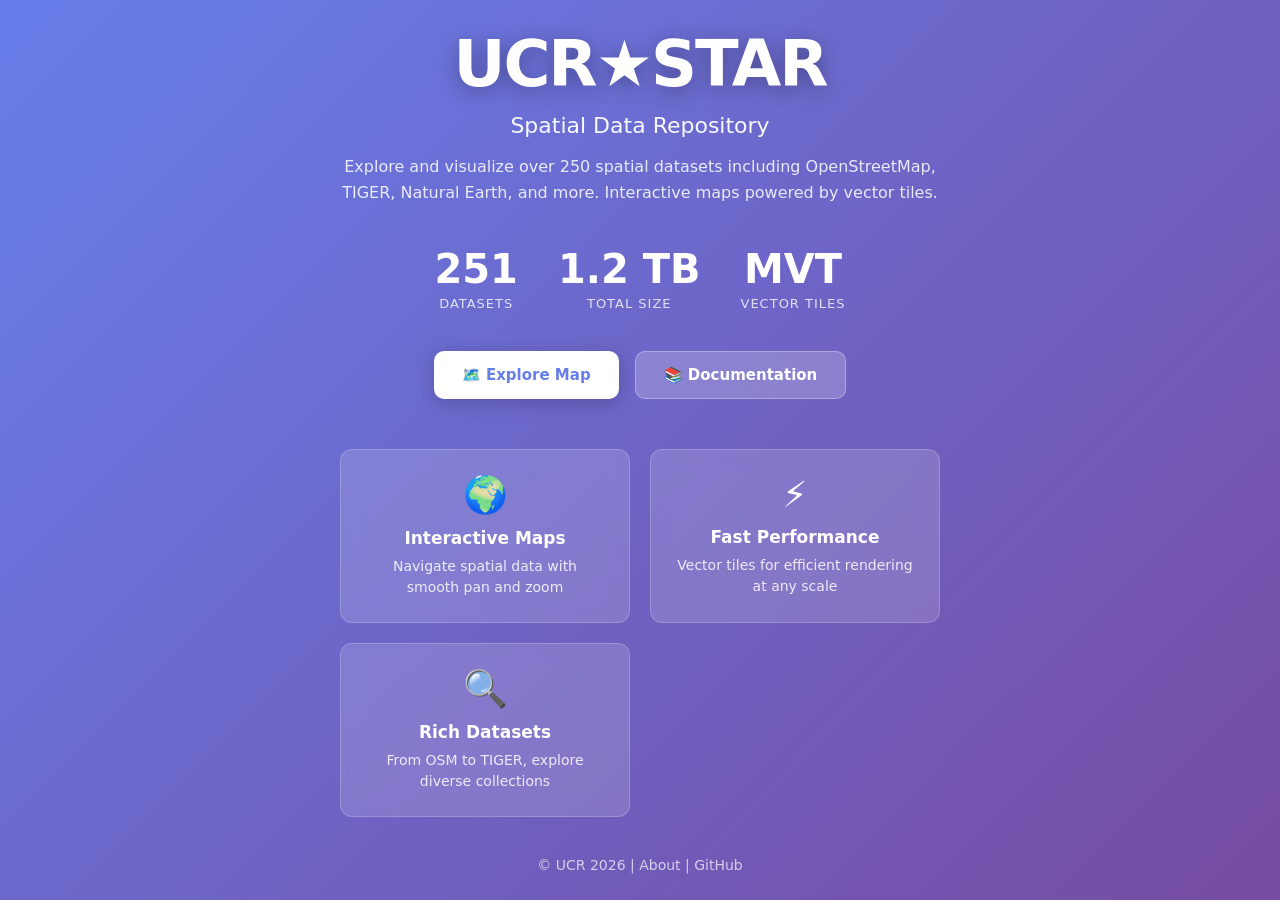
==== server/templates/index.html @ 809317cc "Add files via upload" ====
<!DOCTYPE html>
<html>
<head>
  <meta charset="utf-8">
  <title>UCR★STAR - Spatial Data Repository</title>
  <meta name="viewport" content="width=device-width, initial-scale=1">
  <style>
    * { 
      margin: 0; 
      padding: 0; 
      box-sizing: border-box; 
    }
    
    body {
      font-family: system-ui, -apple-system, sans-serif;
      background: linear-gradient(135deg, #667eea 0%, #764ba2 100%);
      min-height: 100vh;
      display: flex;
      align-items: center;
      justify-content: center;
      padding: 20px;
    }

    .container {
      max-width: 900px;
      text-align: center;
      color: white;
    }

    /* LOGO */
    .logo {
      font-size: 64px;
      font-weight: 900;
      margin-bottom: 12px;
      letter-spacing: -2px;
      text-shadow: 0 4px 20px rgba(0,0,0,0.3);
    }

    .subtitle {
      font-size: 22px;
      font-weight: 300;
      margin-bottom: 16px;
      opacity: 0.95;
    }

    .description {
      font-size: 16px;
      line-height: 1.6;
      opacity: 0.85;
      margin-bottom: 40px;
      max-width: 600px;
      margin-left: auto;
      margin-right: auto;
    }

    /* STATS */
    .stats {
      display: flex;
      gap: 40px;
      justify-content: center;
      margin-bottom: 40px;
      flex-wrap: wrap;
    }

    .stat {
      text-align: center;
    }

    .stat-number {
      font-size: 40px;
      font-weight: 700;
      margin-bottom: 4px;
    }

    .stat-label {
      font-size: 13px;
      opacity: 0.8;
      text-transform: uppercase;
      letter-spacing: 1px;
    }

    /* BUTTONS */
    .buttons {
      display: flex;
      gap: 16px;
      justify-content: center;
      margin-bottom: 50px;
      flex-wrap: wrap;
    }

    .btn {
      padding: 14px 28px;
      border-radius: 10px;
      font-size: 15px;
      font-weight: 600;
      text-decoration: none;
      transition: all 0.3s ease;
      display: inline-flex;
      align-items: center;
      gap: 8px;
      border: none;
      cursor: pointer;
    }

    .btn-primary {
      background: white;
      color: #667eea;
      box-shadow: 0 4px 20px rgba(0,0,0,0.2);
    }

    .btn-primary:hover {
      transform: translateY(-2px);
      box-shadow: 0 8px 30px rgba(0,0,0,0.3);
    }

    .btn-secondary {
      background: rgba(255,255,255,0.2);
      color: white;
      backdrop-filter: blur(10px);
      border: 1px solid rgba(255,255,255,0.3);
    }

    .btn-secondary:hover {
      background: rgba(255,255,255,0.3);
      transform: translateY(-2px);
    }

    /* FEATURES */
    .features {
      display: grid;
      grid-template-columns: repeat(auto-fit, minmax(240px, 1fr));
      gap: 20px;
      margin-bottom: 40px;
    }

    .feature {
      background: rgba(255,255,255,0.15);
      backdrop-filter: blur(10px);
      border: 1px solid rgba(255,255,255,0.2);
      border-radius: 12px;
      padding: 24px;
      transition: all 0.3s ease;
    }

    .feature:hover {
      background: rgba(255,255,255,0.25);
      transform: translateY(-4px);
    }

    .feature-icon {
      font-size: 36px;
      margin-bottom: 12px;
    }

    .feature-title {
      font-size: 17px;
      font-weight: 600;
      margin-bottom: 8px;
    }

    .feature-text {
      font-size: 14px;
      opacity: 0.85;
      line-height: 1.5;
    }

    /* FOOTER */
    .footer {
      margin-top: 40px;
      font-size: 14px;
      opacity: 0.7;
    }

    .footer a {
      color: white;
      text-decoration: none;
      font-weight: 500;
    }

    .footer a:hover {
      text-decoration: underline;
    }

    /* LOADING */
    .loading {
      display: inline-block;
      width: 18px;
      height: 18px;
      border: 3px solid rgba(255,255,255,0.3);
      border-top-color: white;
      border-radius: 50%;
      animation: spin 0.8s linear infinite;
    }

    @keyframes spin {
      to { transform: rotate(360deg); }
    }

    /* RESPONSIVE */
    @media (max-width: 768px) {
      .logo { font-size: 48px; }
      .subtitle { font-size: 18px; }
      .stat-number { font-size: 32px; }
      .features { grid-template-columns: 1fr; }
    }
  </style>
</head>
<body>
  <div class="container">
    <!-- LOGO -->
    <div class="logo">UCR★STAR</div>
    <div class="subtitle">Spatial Data Repository</div>
    <div class="description">
      Explore and visualize over 250 spatial datasets including OpenStreetMap, TIGER, Natural Earth, and more. 
      Interactive maps powered by vector tiles.
    </div>

    <!-- STATS -->
    <div class="stats">
      <div class="stat">
        <div class="stat-number" id="datasetCount">
          <span class="loading"></span>
        </div>
        <div class="stat-label">Datasets</div>
      </div>
      <div class="stat">
        <div class="stat-number">1.2 TB</div>
        <div class="stat-label">Total Size</div>
      </div>
      <div class="stat">
        <div class="stat-number">MVT</div>
        <div class="stat-label">Vector Tiles</div>
      </div>
    </div>

    <!-- BUTTONS -->
    <div class="buttons">
      <a href="view_mvt.html" class="btn btn-primary">
        🗺️ Explore Map
      </a>
      <a href="https://star.cs.ucr.edu/" class="btn btn-secondary" target="_blank">
        📚 Documentation
      </a>
    </div>

    <!-- FEATURES -->
    <div class="features">
      <div class="feature">
        <div class="feature-icon">🌍</div>
        <div class="feature-title">Interactive Maps</div>
        <div class="feature-text">
          Navigate spatial data with smooth pan and zoom
        </div>
      </div>

      <div class="feature">
        <div class="feature-icon">⚡</div>
        <div class="feature-title">Fast Performance</div>
        <div class="feature-text">
          Vector tiles for efficient rendering at any scale
        </div>
      </div>

      <div class="feature">
        <div class="feature-icon">🔍</div>
        <div class="feature-title">Rich Datasets</div>
        <div class="feature-text">
          From OSM to TIGER, explore diverse collections
        </div>
      </div>
    </div>

    <!-- FOOTER -->
    <div class="footer">
      © UCR 2026 | 
      <a href="https://star.cs.ucr.edu/about.html" target="_blank">About</a> | 
      <a href="https://github.com/aseldawy/spatialhadoop" target="_blank">GitHub</a>
    </div>
  </div>

  <script>
    async function loadDatasetCount() {
      try {
        const res = await fetch('/api/datasets');
        const data = await res.json();
        const count = data.datasets ? data.datasets.length : 251;
        document.getElementById('datasetCount').textContent = count;
      } catch(e) {
        document.getElementById('datasetCount').textContent = '251';
      }
    }

    loadDatasetCount();
  </script>
</body>
</html>
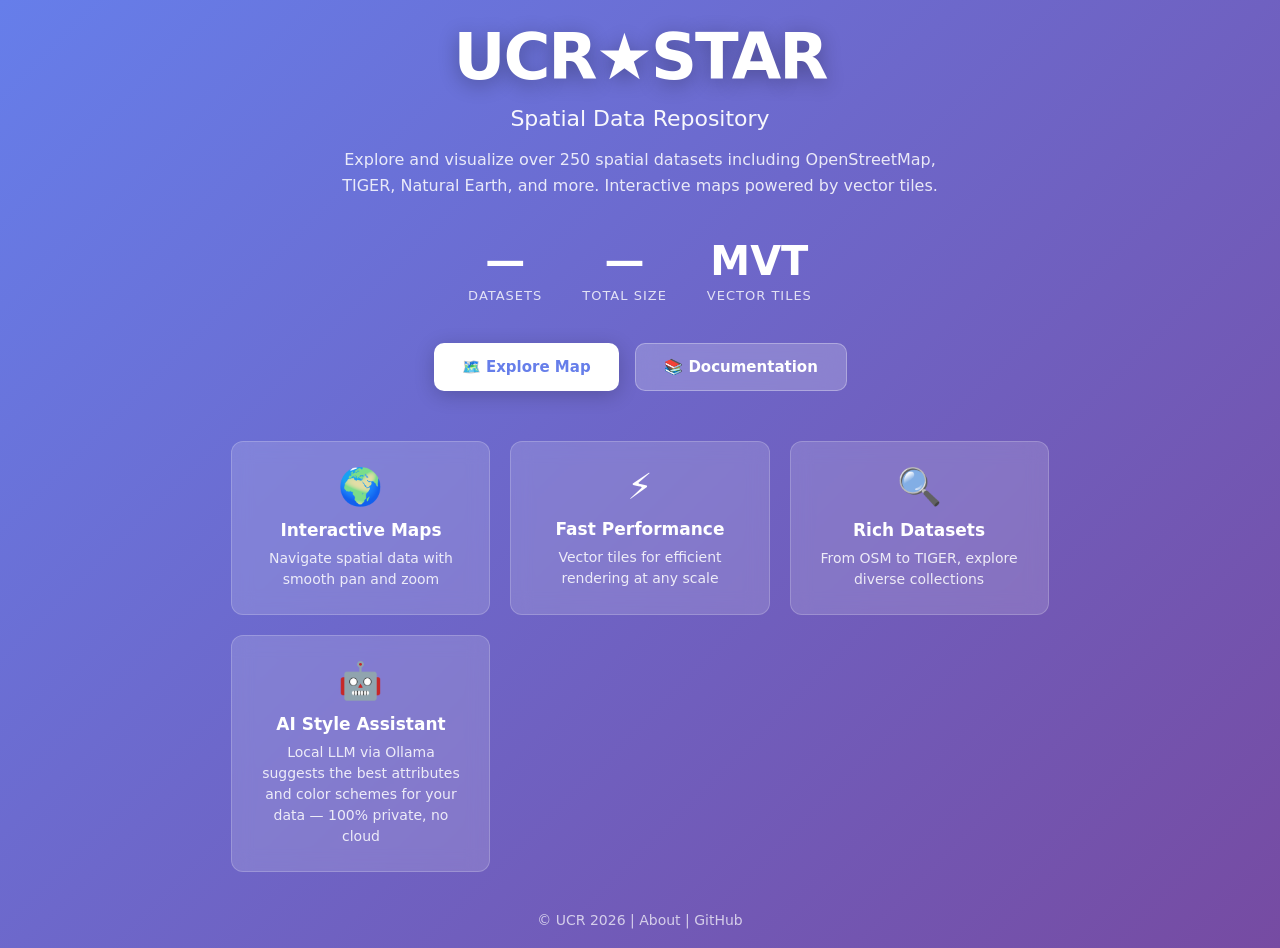
==== commit 3047b61a: "Add files via upload" ====
--- a/server/templates/index.html
+++ b/server/templates/index.html
@@ -1,296 +1,317 @@
-<!DOCTYPE html>
-<html>
-<head>
-  <meta charset="utf-8">
-  <title>UCR★STAR - Spatial Data Repository</title>
-  <meta name="viewport" content="width=device-width, initial-scale=1">
-  <style>
-    * { 
-      margin: 0; 
-      padding: 0; 
-      box-sizing: border-box; 
-    }
-    
-    body {
-      font-family: system-ui, -apple-system, sans-serif;
-      background: linear-gradient(135deg, #667eea 0%, #764ba2 100%);
-      min-height: 100vh;
-      display: flex;
-      align-items: center;
-      justify-content: center;
-      padding: 20px;
-    }
-
-    .container {
-      max-width: 900px;
-      text-align: center;
-      color: white;
-    }
-
-    /* LOGO */
-    .logo {
-      font-size: 64px;
-      font-weight: 900;
-      margin-bottom: 12px;
-      letter-spacing: -2px;
-      text-shadow: 0 4px 20px rgba(0,0,0,0.3);
-    }
-
-    .subtitle {
-      font-size: 22px;
-      font-weight: 300;
-      margin-bottom: 16px;
-      opacity: 0.95;
-    }
-
-    .description {
-      font-size: 16px;
-      line-height: 1.6;
-      opacity: 0.85;
-      margin-bottom: 40px;
-      max-width: 600px;
-      margin-left: auto;
-      margin-right: auto;
-    }
-
-    /* STATS */
-    .stats {
-      display: flex;
-      gap: 40px;
-      justify-content: center;
-      margin-bottom: 40px;
-      flex-wrap: wrap;
-    }
-
-    .stat {
-      text-align: center;
-    }
-
-    .stat-number {
-      font-size: 40px;
-      font-weight: 700;
-      margin-bottom: 4px;
-    }
-
-    .stat-label {
-      font-size: 13px;
-      opacity: 0.8;
-      text-transform: uppercase;
-      letter-spacing: 1px;
-    }
-
-    /* BUTTONS */
-    .buttons {
-      display: flex;
-      gap: 16px;
-      justify-content: center;
-      margin-bottom: 50px;
-      flex-wrap: wrap;
-    }
-
-    .btn {
-      padding: 14px 28px;
-      border-radius: 10px;
-      font-size: 15px;
-      font-weight: 600;
-      text-decoration: none;
-      transition: all 0.3s ease;
-      display: inline-flex;
-      align-items: center;
-      gap: 8px;
-      border: none;
-      cursor: pointer;
-    }
-
-    .btn-primary {
-      background: white;
-      color: #667eea;
-      box-shadow: 0 4px 20px rgba(0,0,0,0.2);
-    }
-
-    .btn-primary:hover {
-      transform: translateY(-2px);
-      box-shadow: 0 8px 30px rgba(0,0,0,0.3);
-    }
-
-    .btn-secondary {
-      background: rgba(255,255,255,0.2);
-      color: white;
-      backdrop-filter: blur(10px);
-      border: 1px solid rgba(255,255,255,0.3);
-    }
-
-    .btn-secondary:hover {
-      background: rgba(255,255,255,0.3);
-      transform: translateY(-2px);
-    }
-
-    /* FEATURES */
-    .features {
-      display: grid;
-      grid-template-columns: repeat(auto-fit, minmax(240px, 1fr));
-      gap: 20px;
-      margin-bottom: 40px;
-    }
-
-    .feature {
-      background: rgba(255,255,255,0.15);
-      backdrop-filter: blur(10px);
-      border: 1px solid rgba(255,255,255,0.2);
-      border-radius: 12px;
-      padding: 24px;
-      transition: all 0.3s ease;
-    }
-
-    .feature:hover {
-      background: rgba(255,255,255,0.25);
-      transform: translateY(-4px);
-    }
-
-    .feature-icon {
-      font-size: 36px;
-      margin-bottom: 12px;
-    }
-
-    .feature-title {
-      font-size: 17px;
-      font-weight: 600;
-      margin-bottom: 8px;
-    }
-
-    .feature-text {
-      font-size: 14px;
-      opacity: 0.85;
-      line-height: 1.5;
-    }
-
-    /* FOOTER */
-    .footer {
-      margin-top: 40px;
-      font-size: 14px;
-      opacity: 0.7;
-    }
-
-    .footer a {
-      color: white;
-      text-decoration: none;
-      font-weight: 500;
-    }
-
-    .footer a:hover {
-      text-decoration: underline;
-    }
-
-    /* LOADING */
-    .loading {
-      display: inline-block;
-      width: 18px;
-      height: 18px;
-      border: 3px solid rgba(255,255,255,0.3);
-      border-top-color: white;
-      border-radius: 50%;
-      animation: spin 0.8s linear infinite;
-    }
-
-    @keyframes spin {
-      to { transform: rotate(360deg); }
-    }
-
-    /* RESPONSIVE */
-    @media (max-width: 768px) {
-      .logo { font-size: 48px; }
-      .subtitle { font-size: 18px; }
-      .stat-number { font-size: 32px; }
-      .features { grid-template-columns: 1fr; }
-    }
-  </style>
-</head>
-<body>
-  <div class="container">
-    <!-- LOGO -->
-    <div class="logo">UCR★STAR</div>
-    <div class="subtitle">Spatial Data Repository</div>
-    <div class="description">
-      Explore and visualize over 250 spatial datasets including OpenStreetMap, TIGER, Natural Earth, and more. 
-      Interactive maps powered by vector tiles.
-    </div>
-
-    <!-- STATS -->
-    <div class="stats">
-      <div class="stat">
-        <div class="stat-number" id="datasetCount">
-          <span class="loading"></span>
-        </div>
-        <div class="stat-label">Datasets</div>
-      </div>
-      <div class="stat">
-        <div class="stat-number">1.2 TB</div>
-        <div class="stat-label">Total Size</div>
-      </div>
-      <div class="stat">
-        <div class="stat-number">MVT</div>
-        <div class="stat-label">Vector Tiles</div>
-      </div>
-    </div>
-
-    <!-- BUTTONS -->
-    <div class="buttons">
-      <a href="view_mvt.html" class="btn btn-primary">
-        🗺️ Explore Map
-      </a>
-      <a href="https://star.cs.ucr.edu/" class="btn btn-secondary" target="_blank">
-        📚 Documentation
-      </a>
-    </div>
-
-    <!-- FEATURES -->
-    <div class="features">
-      <div class="feature">
-        <div class="feature-icon">🌍</div>
-        <div class="feature-title">Interactive Maps</div>
-        <div class="feature-text">
-          Navigate spatial data with smooth pan and zoom
-        </div>
-      </div>
-
-      <div class="feature">
-        <div class="feature-icon">⚡</div>
-        <div class="feature-title">Fast Performance</div>
-        <div class="feature-text">
-          Vector tiles for efficient rendering at any scale
-        </div>
-      </div>
-
-      <div class="feature">
-        <div class="feature-icon">🔍</div>
-        <div class="feature-title">Rich Datasets</div>
-        <div class="feature-text">
-          From OSM to TIGER, explore diverse collections
-        </div>
-      </div>
-    </div>
-
-    <!-- FOOTER -->
-    <div class="footer">
-      © UCR 2026 | 
-      <a href="https://star.cs.ucr.edu/about.html" target="_blank">About</a> | 
-      <a href="https://github.com/aseldawy/spatialhadoop" target="_blank">GitHub</a>
-    </div>
-  </div>
-
-  <script>
-    async function loadDatasetCount() {
-      try {
-        const res = await fetch('/api/datasets');
-        const data = await res.json();
-        const count = data.datasets ? data.datasets.length : 251;
-        document.getElementById('datasetCount').textContent = count;
-      } catch(e) {
-        document.getElementById('datasetCount').textContent = '251';
-      }
-    }
-
-    loadDatasetCount();
-  </script>
-</body>
-</html>
+<!DOCTYPE html>
+<html>
+<head>
+  <meta charset="utf-8">
+  <title>UCR★STAR - Spatial Data Repository</title>
+  <meta name="viewport" content="width=device-width, initial-scale=1">
+  <style>
+    * { 
+      margin: 0; 
+      padding: 0; 
+      box-sizing: border-box; 
+    }
+    
+    body {
+      font-family: system-ui, -apple-system, sans-serif;
+      background: linear-gradient(135deg, #667eea 0%, #764ba2 100%);
+      min-height: 100vh;
+      display: flex;
+      align-items: center;
+      justify-content: center;
+      padding: 20px;
+    }
+
+    .container {
+      max-width: 900px;
+      text-align: center;
+      color: white;
+    }
+
+    /* LOGO */
+    .logo {
+      font-size: 64px;
+      font-weight: 900;
+      margin-bottom: 12px;
+      letter-spacing: -2px;
+      text-shadow: 0 4px 20px rgba(0,0,0,0.3);
+    }
+
+    .subtitle {
+      font-size: 22px;
+      font-weight: 300;
+      margin-bottom: 16px;
+      opacity: 0.95;
+    }
+
+    .description {
+      font-size: 16px;
+      line-height: 1.6;
+      opacity: 0.85;
+      margin-bottom: 40px;
+      max-width: 600px;
+      margin-left: auto;
+      margin-right: auto;
+    }
+
+    /* STATS */
+    .stats {
+      display: flex;
+      gap: 40px;
+      justify-content: center;
+      margin-bottom: 40px;
+      flex-wrap: wrap;
+    }
+
+    .stat {
+      text-align: center;
+    }
+
+    .stat-number {
+      font-size: 40px;
+      font-weight: 700;
+      margin-bottom: 4px;
+    }
+
+    .stat-label {
+      font-size: 13px;
+      opacity: 0.8;
+      text-transform: uppercase;
+      letter-spacing: 1px;
+    }
+
+    /* BUTTONS */
+    .buttons {
+      display: flex;
+      gap: 16px;
+      justify-content: center;
+      margin-bottom: 50px;
+      flex-wrap: wrap;
+    }
+
+    .btn {
+      padding: 14px 28px;
+      border-radius: 10px;
+      font-size: 15px;
+      font-weight: 600;
+      text-decoration: none;
+      transition: all 0.3s ease;
+      display: inline-flex;
+      align-items: center;
+      gap: 8px;
+      border: none;
+      cursor: pointer;
+    }
+
+    .btn-primary {
+      background: white;
+      color: #667eea;
+      box-shadow: 0 4px 20px rgba(0,0,0,0.2);
+    }
+
+    .btn-primary:hover {
+      transform: translateY(-2px);
+      box-shadow: 0 8px 30px rgba(0,0,0,0.3);
+    }
+
+    .btn-secondary {
+      background: rgba(255,255,255,0.2);
+      color: white;
+      backdrop-filter: blur(10px);
+      border: 1px solid rgba(255,255,255,0.3);
+    }
+
+    .btn-secondary:hover {
+      background: rgba(255,255,255,0.3);
+      transform: translateY(-2px);
+    }
+
+    /* FEATURES */
+    .features {
+      display: grid;
+      grid-template-columns: repeat(auto-fit, minmax(240px, 1fr));
+      gap: 20px;
+      margin-bottom: 40px;
+    }
+
+    .feature {
+      background: rgba(255,255,255,0.15);
+      backdrop-filter: blur(10px);
+      border: 1px solid rgba(255,255,255,0.2);
+      border-radius: 12px;
+      padding: 24px;
+      transition: all 0.3s ease;
+    }
+
+    .feature:hover {
+      background: rgba(255,255,255,0.25);
+      transform: translateY(-4px);
+    }
+
+    .feature-icon {
+      font-size: 36px;
+      margin-bottom: 12px;
+    }
+
+    .feature-title {
+      font-size: 17px;
+      font-weight: 600;
+      margin-bottom: 8px;
+    }
+
+    .feature-text {
+      font-size: 14px;
+      opacity: 0.85;
+      line-height: 1.5;
+    }
+
+    /* FOOTER */
+    .footer {
+      margin-top: 40px;
+      font-size: 14px;
+      opacity: 0.7;
+    }
+
+    .footer a {
+      color: white;
+      text-decoration: none;
+      font-weight: 500;
+    }
+
+    .footer a:hover {
+      text-decoration: underline;
+    }
+
+    /* LOADING */
+    .loading {
+      display: inline-block;
+      width: 18px;
+      height: 18px;
+      border: 3px solid rgba(255,255,255,0.3);
+      border-top-color: white;
+      border-radius: 50%;
+      animation: spin 0.8s linear infinite;
+    }
+
+    @keyframes spin {
+      to { transform: rotate(360deg); }
+    }
+
+    /* RESPONSIVE */
+    @media (max-width: 768px) {
+      .logo { font-size: 48px; }
+      .subtitle { font-size: 18px; }
+      .stat-number { font-size: 32px; }
+      .features { grid-template-columns: 1fr; }
+    }
+  </style>
+</head>
+<body>
+  <div class="container">
+    <!-- LOGO -->
+    <div class="logo">UCR★STAR</div>
+    <div class="subtitle">Spatial Data Repository</div>
+    <div class="description">
+      Explore and visualize over 250 spatial datasets including OpenStreetMap, TIGER, Natural Earth, and more. 
+      Interactive maps powered by vector tiles.
+    </div>
+
+    <!-- STATS -->
+    <div class="stats">
+      <div class="stat">
+        <div class="stat-number" id="datasetCount">
+          <span class="loading"></span>
+        </div>
+        <div class="stat-label">Datasets</div>
+      </div>
+      <div class="stat">
+        <div class="stat-number" id="totalSize"><span class="loading"></span></div>
+        <div class="stat-label">Total Size</div>
+      </div>
+      <div class="stat">
+        <div class="stat-number">MVT</div>
+        <div class="stat-label">Vector Tiles</div>
+      </div>
+    </div>
+
+    <!-- BUTTONS -->
+    <div class="buttons">
+      <a href="view_mvt.html" class="btn btn-primary">
+        🗺️ Explore Map
+      </a>
+      <a href="https://star.cs.ucr.edu/" class="btn btn-secondary" target="_blank">
+        📚 Documentation
+      </a>
+    </div>
+
+    <!-- FEATURES -->
+    <div class="features">
+      <div class="feature">
+        <div class="feature-icon">🌍</div>
+        <div class="feature-title">Interactive Maps</div>
+        <div class="feature-text">
+          Navigate spatial data with smooth pan and zoom
+        </div>
+      </div>
+
+      <div class="feature">
+        <div class="feature-icon">⚡</div>
+        <div class="feature-title">Fast Performance</div>
+        <div class="feature-text">
+          Vector tiles for efficient rendering at any scale
+        </div>
+      </div>
+
+      <div class="feature">
+        <div class="feature-icon">🔍</div>
+        <div class="feature-title">Rich Datasets</div>
+        <div class="feature-text">
+          From OSM to TIGER, explore diverse collections
+        </div>
+      </div>
+
+      <div class="feature">
+        <div class="feature-icon">🤖</div>
+        <div class="feature-title">AI Style Assistant</div>
+        <div class="feature-text">
+          Local LLM via Ollama suggests the best attributes and color schemes for your data — 100% private, no cloud
+        </div>
+      </div>
+    </div>
+
+    <!-- FOOTER -->
+    <div class="footer">
+      © UCR 2026 | 
+      <a href="https://star.cs.ucr.edu/about.html" target="_blank">About</a> | 
+      <a href="https://github.com/aseldawy/spatialhadoop" target="_blank">GitHub</a>
+    </div>
+  </div>
+
+  <script>
+    function fmtBytes(b) {
+      if (!b || b === 0) return '—';
+      if (b >= 1e12) return (b / 1e12).toFixed(1) + ' TB';
+      if (b >= 1e9)  return (b / 1e9).toFixed(1)  + ' GB';
+      if (b >= 1e6)  return (b / 1e6).toFixed(1)  + ' MB';
+      return (b / 1e3).toFixed(1) + ' KB';
+    }
+
+    async function loadStats() {
+      try {
+        const res  = await fetch('/datasets.json');
+        const data = await res.json();
+        const list = data.datasets || [];
+
+        document.getElementById('datasetCount').textContent = list.length;
+
+        const total = list.reduce((sum, d) => sum + (d.size || 0), 0);
+        document.getElementById('totalSize').textContent = fmtBytes(total);
+      } catch(e) {
+        document.getElementById('datasetCount').textContent = '—';
+        document.getElementById('totalSize').textContent    = '—';
+      }
+    }
+
+    loadStats();
+  </script>
+</body>
+</html>
